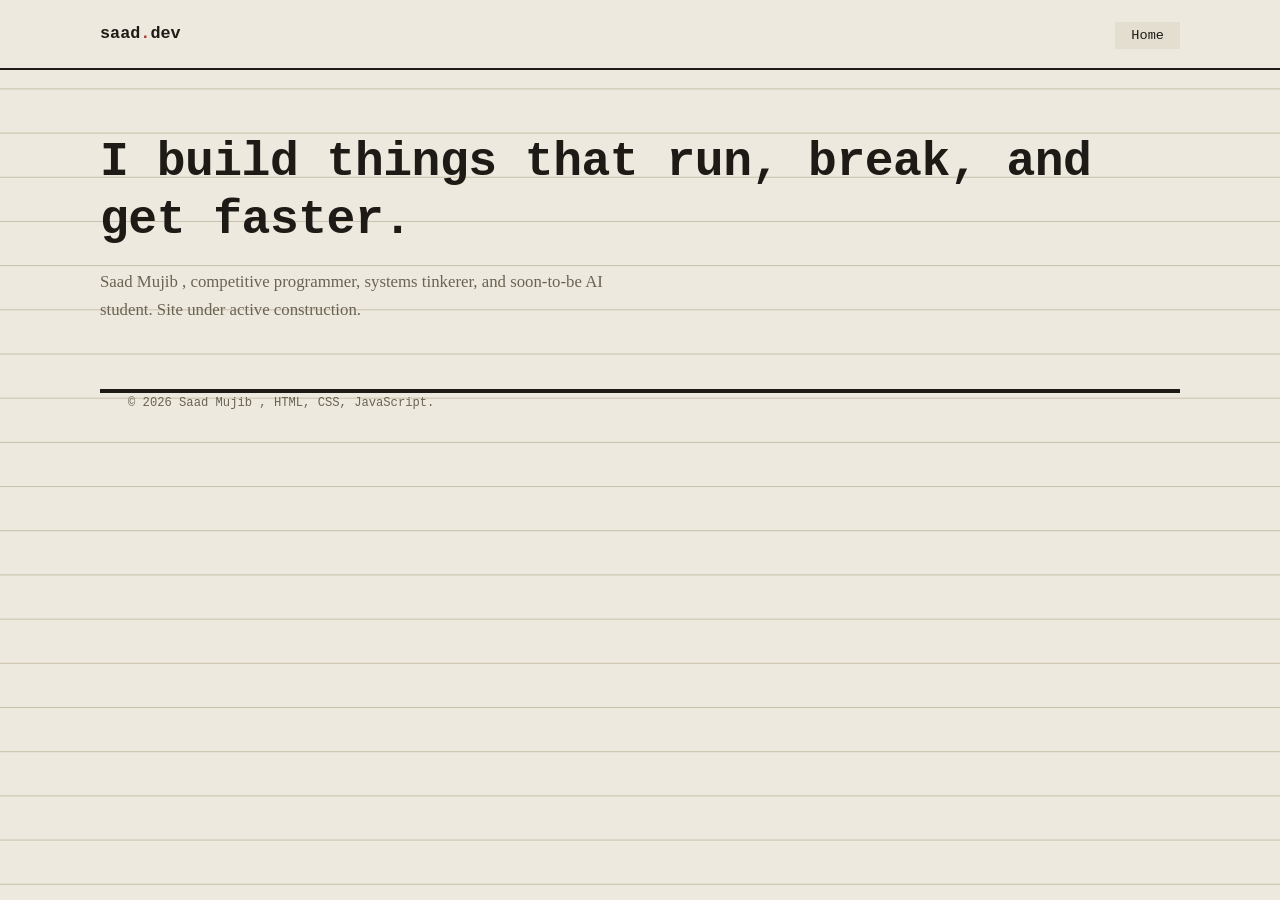
==== index.html @ b4bc759d "Initial project skeleton: file structure, design tokens, base layout" ====
<!DOCTYPE html>
<html lang="en">
<head>
  <meta charset="UTF-8">
  <meta name="viewport" content="width=device-width, initial-scale=1.0">
  <title>Saad Mujib , Computer Science Student</title>
  <link rel="stylesheet" href="css/style.css">
</head>
<body>

  <header>
    <nav class="nav-bar container">
      <a href="index.html" class="logo">saad<span>.</span>dev</a>
      <ul class="nav-links">
        <li><a href="index.html" class="active">Home</a></li>
      </ul>
      <button class="hamburger" aria-label="Toggle menu">
        <span></span><span></span><span></span>
      </button>
    </nav>
  </header>

  <main>
    <section class="hero container" style="grid-template-columns:1fr;">
      <div>
        <h1>I build things that run, break, and get faster.</h1>
        <p class="lede">
          Saad Mujib , competitive programmer, systems tinkerer, and soon-to-be
          AI student. Site under active construction.
        </p>
      </div>
    </section>
  </main>

  <footer class="container">
    <div class="footer-row">
      <span class="copyright">&copy; 2026 Saad Mujib , HTML, CSS, JavaScript.</span>
    </div>
  </footer>

  <script src="js/script.js"></script>
</body>
</html>
---- css/style.css ----
:root {
  --paper: #ede9de;
  --paper2: #e3ded0;
  --ink: #1e1b16;
  --ink-dim: #6b6252;
  --rule: #c7bfa9;
  --blue: #2b4c6f;
  --rust: #a63d2f;
  --mono: "Courier New", Courier, monospace;
  --serif: Georgia, "Times New Roman", serif;
  --maxw: 1080px;
}

* { box-sizing: border-box; }
html { scroll-behavior: smooth; }

body {
  margin: 0;
  background: var(--paper);
  color: var(--ink);
  font-family: var(--serif);
  font-size: 17px;
  line-height: 1.65;
  background-image:
    linear-gradient(var(--rule) 1px, transparent 1px);
  background-size: 100% 2.6em;
  background-attachment: local;
}

h1, h2, h3 {
  font-family: var(--mono);
  font-weight: 700;
  line-height: 1.2;
  margin: 0 0 0.5em;
  letter-spacing: -0.01em;
}

h1 { font-size: clamp(2rem, 4.4vw, 3rem); }
h2 { font-size: clamp(1.3rem, 2.4vw, 1.7rem); }
h3 { font-size: 1.05rem; }

p { max-width: 62ch; color: var(--ink); }
a { color: var(--blue); }

.container { max-width: var(--maxw); margin: 0 auto; padding: 0 28px; }

header {
  border-bottom: 2px solid var(--ink);
  background: var(--paper);
  position: sticky;
  top: 0;
  z-index: 50;
}

.nav-bar {
  display: flex;
  align-items: center;
  justify-content: space-between;
  padding: 20px 0;
}

.logo {
  font-family: var(--mono);
  font-size: 1.05rem;
  font-weight: 700;
  color: var(--ink);
  text-decoration: none;
}

.logo span { color: var(--rust); }

.nav-links {
  display: flex;
  gap: 0;
  list-style: none;
  margin: 0;
  padding: 0;
}

.nav-links a {
  color: var(--ink-dim);
  text-decoration: none;
  font-family: var(--mono);
  font-size: 0.85rem;
  padding: 6px 16px;
  border-left: 1px solid var(--rule);
}

.nav-links li:first-child a { border-left: none; }

.nav-links a:hover,
.nav-links a.active { color: var(--ink); background: var(--paper2); }

.hamburger {
  display: none;
  flex-direction: column;
  gap: 5px;
  background: none;
  border: 1px solid var(--ink);
  cursor: pointer;
  padding: 8px 10px;
}

.hamburger span { width: 20px; height: 2px; background: var(--ink); transition: transform 0.2s, opacity 0.2s; }
.hamburger.open span:nth-child(1) { transform: translateY(7px) rotate(45deg); }
.hamburger.open span:nth-child(2) { opacity: 0; }
.hamburger.open span:nth-child(3) { transform: translateY(-7px) rotate(-45deg); }

.hero {
  padding: 64px 0 48px;
  border-bottom: 2px solid var(--ink);
  display: grid;
  grid-template-columns: 1.6fr 1fr;
  gap: 40px;
  align-items: start;
}

.hero h1 { margin-bottom: 0.4em; }
.hero p.lede { color: var(--ink-dim); font-size: 1.05rem; }

.btn {
  display: inline-block;
  margin-top: 22px;
  padding: 11px 22px;
  background: var(--ink);
  color: var(--paper);
  text-decoration: none;
  font-family: var(--mono);
  font-size: 0.88rem;
  border: none;
  cursor: pointer;
}

.btn.ghost {
  background: transparent;
  color: var(--ink);
  border: 1px solid var(--ink);
  margin-left: 10px;
}

.factcard {
  border: 1px solid var(--ink);
  background: var(--paper2);
  padding: 20px;
}

.factcard .row {
  display: flex;
  justify-content: space-between;
  padding: 9px 0;
  border-bottom: 1px dashed var(--rule);
  font-family: var(--mono);
  font-size: 0.82rem;
}

.factcard .row:last-child { border-bottom: none; }
.factcard .row span:first-child { color: var(--ink-dim); }
.factcard .row span:last-child { color: var(--ink); text-align: right; }

section.block { padding: 56px 0; border-bottom: 2px solid var(--ink); }
section.block:last-of-type { border-bottom: none; }

.section-head { margin-bottom: 30px; }
.section-head p { color: var(--ink-dim); margin-top: 4px; }

.carousel { position: relative; overflow: hidden; border: 1px solid var(--ink); background: var(--paper2); }
.carousel-track { display: flex; transition: transform 0.4s ease; }
.carousel-slide { min-width: 100%; padding: 34px; display: grid; grid-template-columns: 90px 1fr; gap: 24px; align-items: center; }
.carousel-swatch { width: 90px; height: 90px; border: 1px solid var(--ink); }
.carousel-nav { display: flex; justify-content: center; gap: 8px; padding: 14px 0; border-top: 1px solid var(--rule); }
.dot { width: 8px; height: 8px; border-radius: 50%; background: var(--rule); border: none; cursor: pointer; padding: 0; }
.dot.active { background: var(--rust); }
.carousel-arrow { position: absolute; top: 50%; transform: translateY(-50%); background: var(--paper); border: 1px solid var(--ink); color: var(--ink); width: 32px; height: 32px; cursor: pointer; font-family: var(--mono); }
.carousel-arrow.prev { left: 10px; }
.carousel-arrow.next { right: 10px; }

.ledger { border-top: 1px solid var(--ink); }
.ledger-row {
  display: grid;
  grid-template-columns: 140px 1fr;
  gap: 24px;
  padding: 22px 0;
  border-bottom: 1px solid var(--rule);
}

.ledger-row .tag {
  font-family: var(--mono);
  font-size: 0.78rem;
  color: var(--ink-dim);
  padding-top: 2px;
}

.ledger-row .swatch-dot {
  display: inline-block;
  width: 9px;
  height: 9px;
  margin-right: 8px;
  vertical-align: middle;
}

.ledger-row p { color: var(--ink-dim); margin-top: 6px; font-size: 0.96rem; }

.contact-sheet {
  display: grid;
  grid-template-columns: repeat(3, 1fr);
  gap: 2px;
  background: var(--ink);
  border: 2px solid var(--ink);
}

.frame {
  background: var(--paper);
  aspect-ratio: 4 / 3;
  padding: 10px;
  display: flex;
  flex-direction: column;
  justify-content: flex-end;
  cursor: pointer;
  position: relative;
}

.frame::before {
  content: "";
  position: absolute;
  inset: 6px;
  border: 1px solid var(--rule);
  pointer-events: none;
}

.frame .swatchfill { position: absolute; inset: 6px; opacity: 0.85; }
.frame .cap { position: relative; font-family: var(--mono); font-size: 0.72rem; color: var(--ink); background: var(--paper); padding: 3px 6px; align-self: flex-start; border: 1px solid var(--ink); }

.accordion-item { border-bottom: 1px solid var(--rule); }
.accordion-item:first-child { border-top: 1px solid var(--ink); }

.accordion-trigger {
  width: 100%;
  background: none;
  border: none;
  color: var(--ink);
  font-family: var(--mono);
  font-size: 1rem;
  text-align: left;
  padding: 18px 0;
  cursor: pointer;
  display: flex;
  justify-content: space-between;
  align-items: center;
}

.accordion-trigger .plus { color: var(--rust); transition: transform 0.2s; font-size: 1.2rem; font-family: var(--mono); }
.accordion-item.open .plus { transform: rotate(45deg); }
.accordion-panel { max-height: 0; overflow: hidden; transition: max-height 0.3s ease; }
.accordion-panel p { padding-bottom: 18px; color: var(--ink-dim); }

.timeline { border-top: 1px solid var(--ink); }
.timeline-item {
  display: grid;
  grid-template-columns: 60px 110px 1fr;
  gap: 20px;
  padding: 20px 0;
  border-bottom: 1px solid var(--rule);
}

.timeline-item .idx { font-family: var(--mono); color: var(--rust); font-size: 0.95rem; }
.timeline-item .when { font-family: var(--mono); font-size: 0.82rem; color: var(--ink-dim); padding-top: 3px; }
.timeline-item p { color: var(--ink-dim); margin-top: 4px; }

form { display: grid; gap: 16px; max-width: 520px; }
.field label { display: block; font-family: var(--mono); font-size: 0.78rem; color: var(--ink-dim); margin-bottom: 6px; }
.field input, .field textarea {
  width: 100%;
  background: var(--paper2);
  border: 1px solid var(--rule);
  color: var(--ink);
  padding: 11px 13px;
  font-family: var(--serif);
  font-size: 0.96rem;
}
.field input:focus, .field textarea:focus { outline: none; border-color: var(--ink); }
.field .error { color: var(--rust); font-family: var(--mono); font-size: 0.76rem; min-height: 1.2em; margin-top: 4px; }
.field.invalid input, .field.invalid textarea { border-color: var(--rust); }
#formStatus { margin-top: 10px; padding: 12px 15px; border: 1px solid var(--ink); font-family: var(--mono); font-size: 0.85rem; display: none; }
#formStatus.show { display: block; }

.contact-grid { display: grid; grid-template-columns: 1fr 1fr; gap: 48px; }
.info-line { display: flex; justify-content: space-between; border-bottom: 1px dashed var(--rule); padding: 12px 0; font-family: var(--mono); font-size: 0.85rem; color: var(--ink-dim); }
.info-line span:last-child { color: var(--ink); }
.map-box {
  height: 200px;
  border: 1px solid var(--ink);
  margin-top: 24px;
  display: flex;
  align-items: center;
  justify-content: center;
  color: var(--ink-dim);
  font-family: var(--mono);
  font-size: 0.8rem;
  background: var(--paper2);
}

footer { padding: 36px 0; border-top: 2px solid var(--ink); }
.footer-row { display: flex; justify-content: space-between; align-items: center; flex-wrap: wrap; gap: 14px; }
.footer-links { display: flex; gap: 18px; list-style: none; padding: 0; margin: 0; font-family: var(--mono); }
.footer-links a { color: var(--ink-dim); text-decoration: none; font-size: 0.8rem; }
.footer-links a:hover { color: var(--ink); }
.copyright { color: var(--ink-dim); font-family: var(--mono); font-size: 0.76rem; }

@media (max-width: 860px) {
  .hero { grid-template-columns: 1fr; }
  .ledger-row { grid-template-columns: 1fr; }
  .contact-sheet { grid-template-columns: repeat(2, 1fr); }
  .contact-grid { grid-template-columns: 1fr; gap: 32px; }
}

@media (max-width: 680px) {
  .nav-links {
    position: absolute; top: 100%; left: 0; right: 0;
    background: var(--paper);
    border-bottom: 2px solid var(--ink);
    flex-direction: column;
    max-height: 0;
    overflow: hidden;
    transition: max-height 0.25s ease;
  }
  .nav-links.open { max-height: 320px; }
  .nav-links a { display: block; padding: 14px 20px; border-left: none; border-top: 1px solid var(--rule); }
  .hamburger { display: flex; }
  .contact-sheet { grid-template-columns: 1fr; }
  .carousel-slide { grid-template-columns: 1fr; }
  .carousel-swatch { width: 70px; height: 70px; }
  .timeline-item { grid-template-columns: 40px 1fr; }
  .timeline-item .when { grid-column: 2; padding-top: 0; }
}
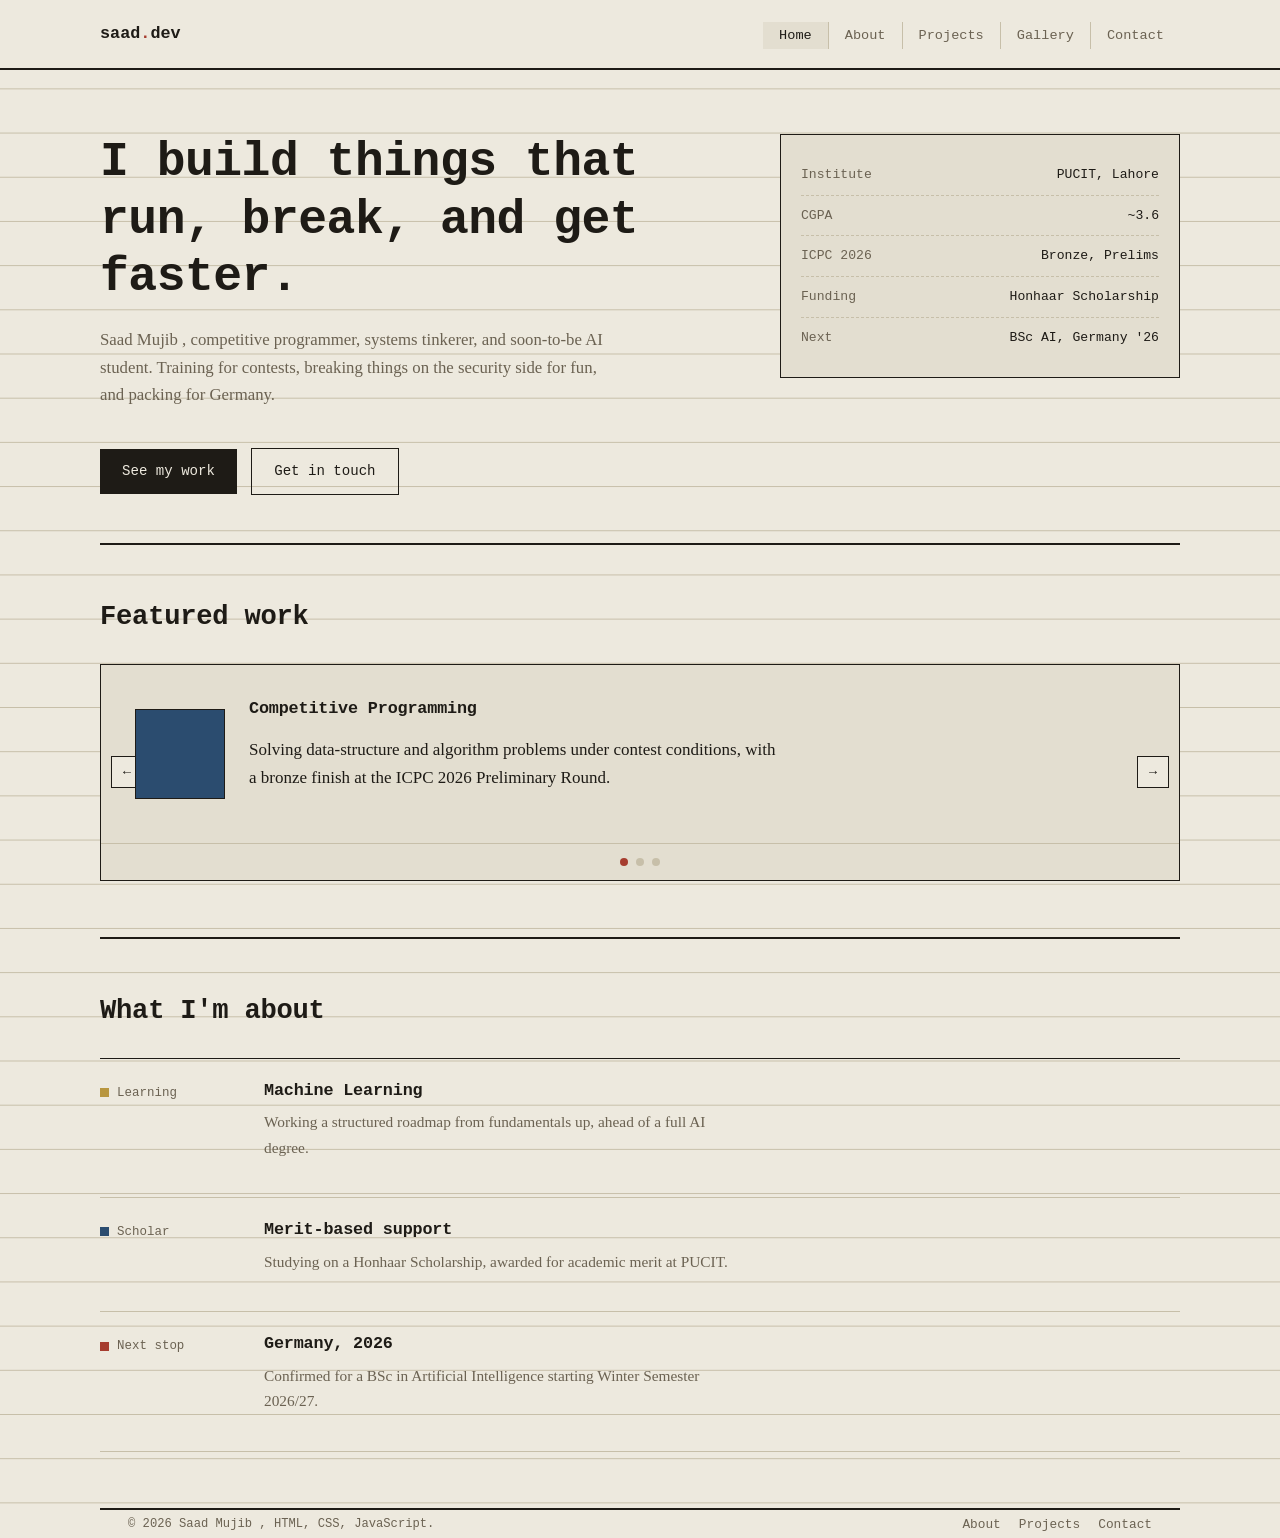
==== commit f0ff0e91: "Build out home page: hero details, highlights ledger, and project carousel" ====
--- a/index.html
+++ b/index.html
@@ -13,6 +13,10 @@
       <a href="index.html" class="logo">saad<span>.</span>dev</a>
       <ul class="nav-links">
         <li><a href="index.html" class="active">Home</a></li>
+        <li><a href="about.html">About</a></li>
+        <li><a href="projects.html">Projects</a></li>
+        <li><a href="gallery.html">Gallery</a></li>
+        <li><a href="contact.html">Contact</a></li>
       </ul>
       <button class="hamburger" aria-label="Toggle menu">
         <span></span><span></span><span></span>
@@ -21,13 +25,90 @@
   </header>
 
   <main>
-    <section class="hero container" style="grid-template-columns:1fr;">
+    <section class="hero container">
       <div>
         <h1>I build things that run, break, and get faster.</h1>
         <p class="lede">
-          Saad Mujib , competitive programmer, systems tinkerer, and soon-to-be
-          AI student. Site under active construction.
+          Saad Mujib , competitive programmer, systems tinkerer, and soon-to-be AI
+          student. Training for contests, breaking things on the security side for
+          fun, and packing for Germany.
         </p>
+        <a href="projects.html" class="btn">See my work</a>
+        <a href="contact.html" class="btn ghost">Get in touch</a>
+      </div>
+      <div class="factcard">
+        <div class="row"><span>Institute</span><span>PUCIT, Lahore</span></div>
+        <div class="row"><span>CGPA</span><span>~3.6</span></div>
+        <div class="row"><span>ICPC 2026</span><span>Bronze, Prelims</span></div>
+        <div class="row"><span>Funding</span><span>Honhaar Scholarship</span></div>
+        <div class="row"><span>Next</span><span>BSc AI, Germany '26</span></div>
+      </div>
+    </section>
+
+    <section class="block container">
+      <div class="section-head">
+        <h2>Featured work</h2>
+      </div>
+
+      <div class="carousel">
+        <button class="carousel-arrow prev" aria-label="Previous">&#8592;</button>
+        <button class="carousel-arrow next" aria-label="Next">&#8594;</button>
+        <div class="carousel-track">
+          <div class="carousel-slide">
+            <div class="carousel-swatch" style="background:#2b4c6f;"></div>
+            <div>
+              <h3>Competitive Programming</h3>
+              <p>Solving data-structure and algorithm problems under contest
+                 conditions, with a bronze finish at the ICPC 2026 Preliminary Round.</p>
+            </div>
+          </div>
+          <div class="carousel-slide">
+            <div class="carousel-swatch" style="background:#a63d2f;"></div>
+            <div>
+              <h3>Cybersecurity Practice</h3>
+              <p>Assignments on common vulnerabilities and how to defend against
+                 them, worked through the way an attacker would think.</p>
+            </div>
+          </div>
+          <div class="carousel-slide">
+            <div class="carousel-swatch" style="background:#5b5448;"></div>
+            <div>
+              <h3>Embedded Systems</h3>
+              <p>Code as close to the hardware as it goes , microcontrollers,
+                 registers, and the occasional magic-smoke moment.</p>
+            </div>
+          </div>
+        </div>
+        <div class="carousel-nav"></div>
+      </div>
+    </section>
+
+    <section class="block container">
+      <div class="section-head">
+        <h2>What I'm about</h2>
+      </div>
+      <div class="ledger">
+        <div class="ledger-row">
+          <div class="tag"><span class="swatch-dot" style="background:#b8963f;"></span>Learning</div>
+          <div>
+            <h3>Machine Learning</h3>
+            <p>Working a structured roadmap from fundamentals up, ahead of a full AI degree.</p>
+          </div>
+        </div>
+        <div class="ledger-row">
+          <div class="tag"><span class="swatch-dot" style="background:#2b4c6f;"></span>Scholar</div>
+          <div>
+            <h3>Merit-based support</h3>
+            <p>Studying on a Honhaar Scholarship, awarded for academic merit at PUCIT.</p>
+          </div>
+        </div>
+        <div class="ledger-row">
+          <div class="tag"><span class="swatch-dot" style="background:#a63d2f;"></span>Next stop</div>
+          <div>
+            <h3>Germany, 2026</h3>
+            <p>Confirmed for a BSc in Artificial Intelligence starting Winter Semester 2026/27.</p>
+          </div>
+        </div>
       </div>
     </section>
   </main>
@@ -35,6 +116,11 @@
   <footer class="container">
     <div class="footer-row">
       <span class="copyright">&copy; 2026 Saad Mujib , HTML, CSS, JavaScript.</span>
+      <ul class="footer-links">
+        <li><a href="about.html">About</a></li>
+        <li><a href="projects.html">Projects</a></li>
+        <li><a href="contact.html">Contact</a></li>
+      </ul>
     </div>
   </footer>
 
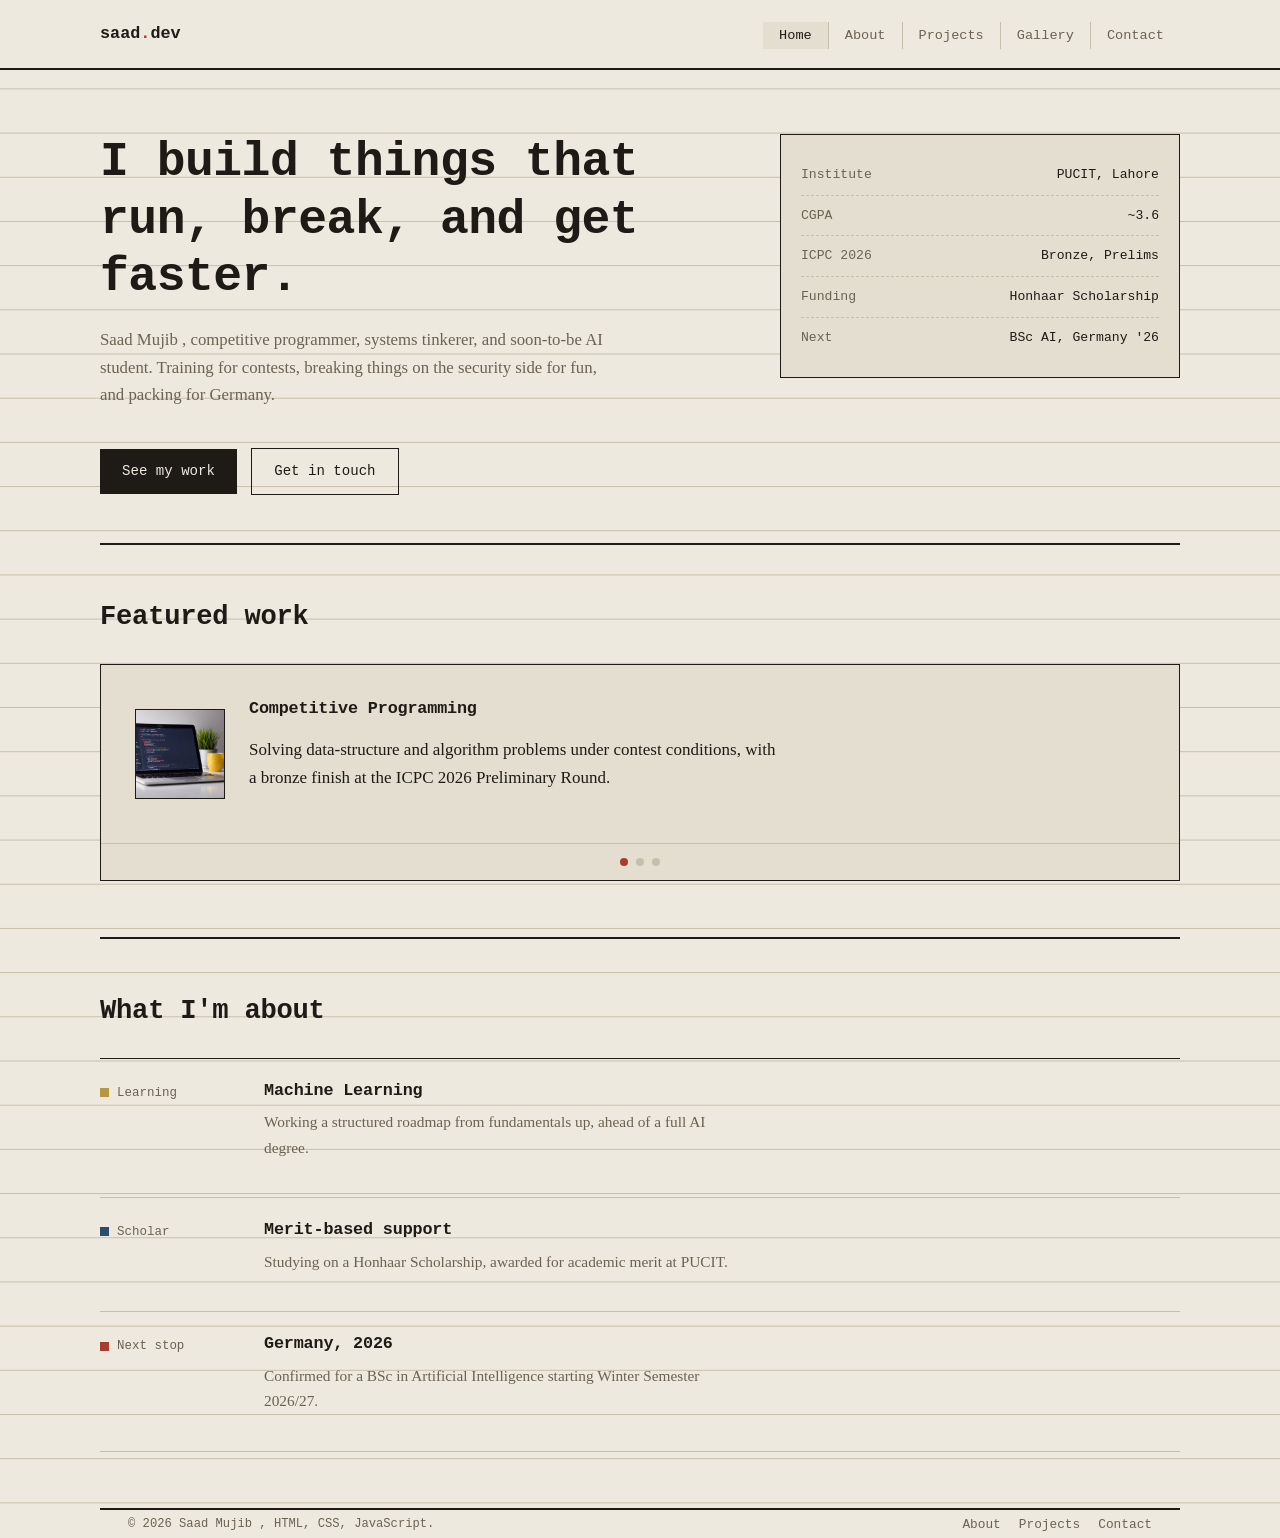
==== commit aef04e24: "Add local portfolio images" ====
--- a/index.html
+++ b/index.html
@@ -51,11 +51,9 @@
       </div>
 
       <div class="carousel">
-        <button class="carousel-arrow prev" aria-label="Previous">&#8592;</button>
-        <button class="carousel-arrow next" aria-label="Next">&#8594;</button>
         <div class="carousel-track">
           <div class="carousel-slide">
-            <div class="carousel-swatch" style="background:#2b4c6f;"></div>
+            <img class="carousel-swatch" src="images/programming.jpg" alt="Laptop showing programming code">
             <div>
               <h3>Competitive Programming</h3>
               <p>Solving data-structure and algorithm problems under contest
@@ -63,7 +61,7 @@
             </div>
           </div>
           <div class="carousel-slide">
-            <div class="carousel-swatch" style="background:#a63d2f;"></div>
+            <img class="carousel-swatch" src="images/cybersecurity.jpg" alt="Laptop with cybersecurity code">
             <div>
               <h3>Cybersecurity Practice</h3>
               <p>Assignments on common vulnerabilities and how to defend against
@@ -71,7 +69,7 @@
             </div>
           </div>
           <div class="carousel-slide">
-            <div class="carousel-swatch" style="background:#5b5448;"></div>
+            <img class="carousel-swatch" src="images/electronics.jpg" alt="Electronic circuit board">
             <div>
               <h3>Embedded Systems</h3>
               <p>Code as close to the hardware as it goes , microcontrollers,
--- a/css/style.css
+++ b/css/style.css
@@ -166,13 +166,10 @@
 .carousel { position: relative; overflow: hidden; border: 1px solid var(--ink); background: var(--paper2); }
 .carousel-track { display: flex; transition: transform 0.4s ease; }
 .carousel-slide { min-width: 100%; padding: 34px; display: grid; grid-template-columns: 90px 1fr; gap: 24px; align-items: center; }
-.carousel-swatch { width: 90px; height: 90px; border: 1px solid var(--ink); }
+.carousel-swatch { width: 90px; height: 90px; border: 1px solid var(--ink); object-fit: cover; }
 .carousel-nav { display: flex; justify-content: center; gap: 8px; padding: 14px 0; border-top: 1px solid var(--rule); }
 .dot { width: 8px; height: 8px; border-radius: 50%; background: var(--rule); border: none; cursor: pointer; padding: 0; }
 .dot.active { background: var(--rust); }
-.carousel-arrow { position: absolute; top: 50%; transform: translateY(-50%); background: var(--paper); border: 1px solid var(--ink); color: var(--ink); width: 32px; height: 32px; cursor: pointer; font-family: var(--mono); }
-.carousel-arrow.prev { left: 10px; }
-.carousel-arrow.next { right: 10px; }
 
 .ledger { border-top: 1px solid var(--ink); }
 .ledger-row {
@@ -227,7 +224,7 @@
   pointer-events: none;
 }
 
-.frame .swatchfill { position: absolute; inset: 6px; opacity: 0.85; }
+.frame .swatchfill { position: absolute; inset: 6px; width: calc(100% - 12px); height: calc(100% - 12px); object-fit: cover; opacity: 0.85; }
 .frame .cap { position: relative; font-family: var(--mono); font-size: 0.72rem; color: var(--ink); background: var(--paper); padding: 3px 6px; align-self: flex-start; border: 1px solid var(--ink); }
 
 .accordion-item { border-bottom: 1px solid var(--rule); }
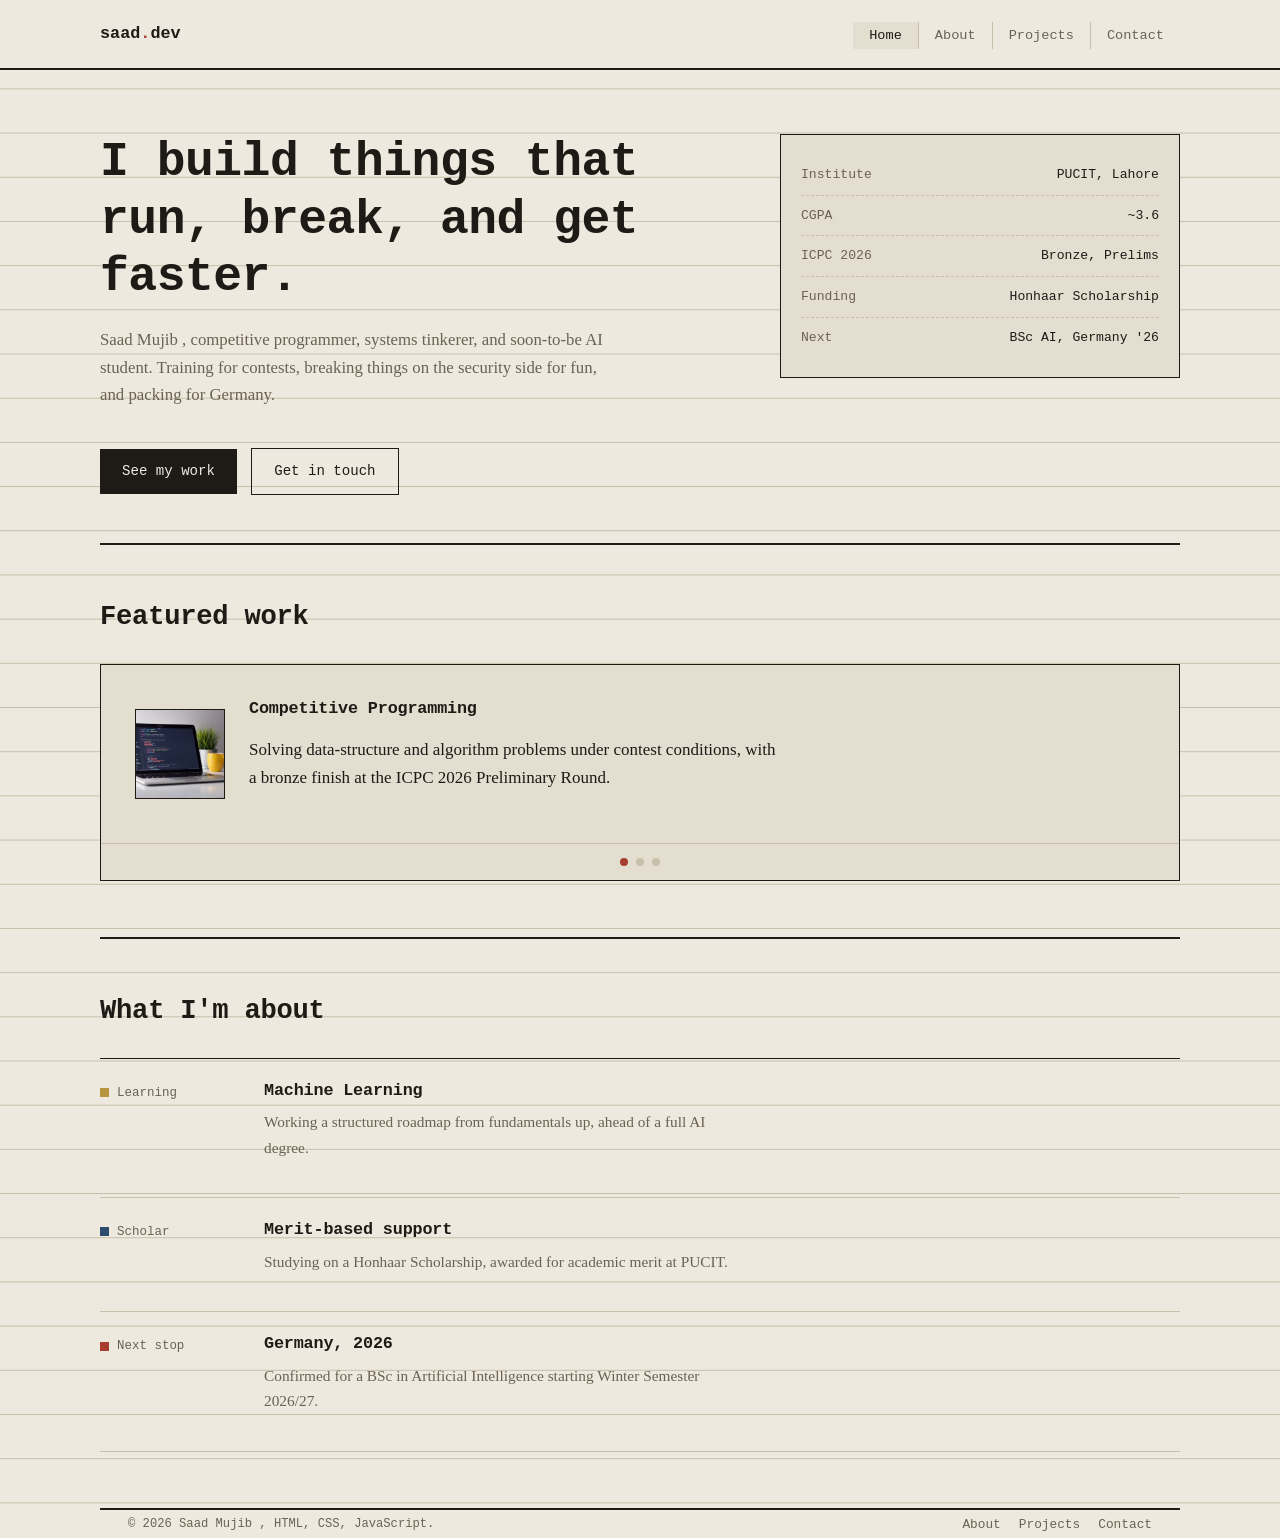
==== commit 30ddc3b0: "Replace gallery with real GitHub projects" ====
--- a/index.html
+++ b/index.html
@@ -15,7 +15,6 @@
         <li><a href="index.html" class="active">Home</a></li>
         <li><a href="about.html">About</a></li>
         <li><a href="projects.html">Projects</a></li>
-        <li><a href="gallery.html">Gallery</a></li>
         <li><a href="contact.html">Contact</a></li>
       </ul>
       <button class="hamburger" aria-label="Toggle menu">
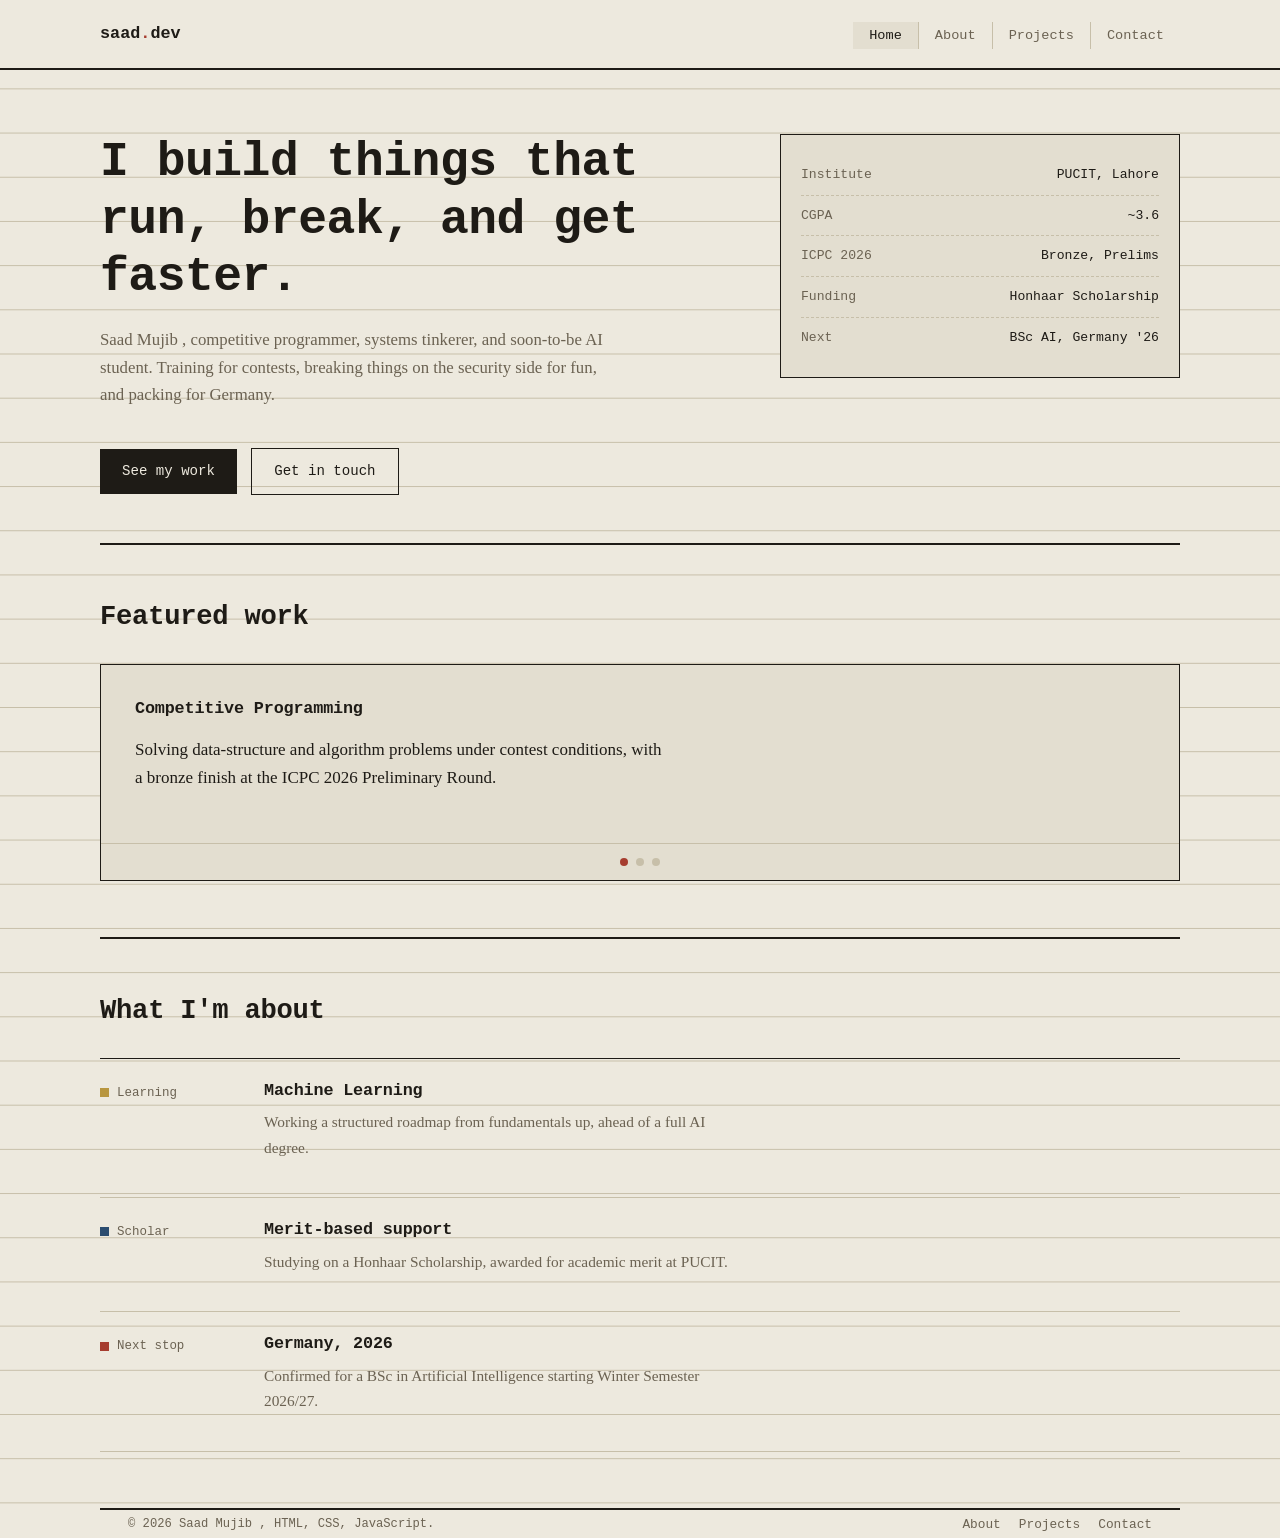
==== commit e6f1a380: "Remove map and featured work photos" ====
--- a/index.html
+++ b/index.html
@@ -52,7 +52,6 @@
       <div class="carousel">
         <div class="carousel-track">
           <div class="carousel-slide">
-            <img class="carousel-swatch" src="images/programming.jpg" alt="Laptop showing programming code">
             <div>
               <h3>Competitive Programming</h3>
               <p>Solving data-structure and algorithm problems under contest
@@ -60,7 +59,6 @@
             </div>
           </div>
           <div class="carousel-slide">
-            <img class="carousel-swatch" src="images/cybersecurity.jpg" alt="Laptop with cybersecurity code">
             <div>
               <h3>Cybersecurity Practice</h3>
               <p>Assignments on common vulnerabilities and how to defend against
@@ -68,7 +66,6 @@
             </div>
           </div>
           <div class="carousel-slide">
-            <img class="carousel-swatch" src="images/electronics.jpg" alt="Electronic circuit board">
             <div>
               <h3>Embedded Systems</h3>
               <p>Code as close to the hardware as it goes , microcontrollers,
--- a/css/style.css
+++ b/css/style.css
@@ -165,8 +165,7 @@
 
 .carousel { position: relative; overflow: hidden; border: 1px solid var(--ink); background: var(--paper2); }
 .carousel-track { display: flex; transition: transform 0.4s ease; }
-.carousel-slide { min-width: 100%; padding: 34px; display: grid; grid-template-columns: 90px 1fr; gap: 24px; align-items: center; }
-.carousel-swatch { width: 90px; height: 90px; border: 1px solid var(--ink); object-fit: cover; }
+.carousel-slide { min-width: 100%; padding: 34px; }
 .carousel-nav { display: flex; justify-content: center; gap: 8px; padding: 14px 0; border-top: 1px solid var(--rule); }
 .dot { width: 8px; height: 8px; border-radius: 50%; background: var(--rule); border: none; cursor: pointer; padding: 0; }
 .dot.active { background: var(--rust); }
@@ -283,18 +282,6 @@
 .contact-grid { display: grid; grid-template-columns: 1fr 1fr; gap: 48px; }
 .info-line { display: flex; justify-content: space-between; border-bottom: 1px dashed var(--rule); padding: 12px 0; font-family: var(--mono); font-size: 0.85rem; color: var(--ink-dim); }
 .info-line span:last-child { color: var(--ink); }
-.map-box {
-  height: 200px;
-  border: 1px solid var(--ink);
-  margin-top: 24px;
-  display: flex;
-  align-items: center;
-  justify-content: center;
-  color: var(--ink-dim);
-  font-family: var(--mono);
-  font-size: 0.8rem;
-  background: var(--paper2);
-}
 
 footer { padding: 36px 0; border-top: 2px solid var(--ink); }
 .footer-row { display: flex; justify-content: space-between; align-items: center; flex-wrap: wrap; gap: 14px; }
@@ -324,8 +311,6 @@
   .nav-links a { display: block; padding: 14px 20px; border-left: none; border-top: 1px solid var(--rule); }
   .hamburger { display: flex; }
   .contact-sheet { grid-template-columns: 1fr; }
-  .carousel-slide { grid-template-columns: 1fr; }
-  .carousel-swatch { width: 70px; height: 70px; }
   .timeline-item { grid-template-columns: 40px 1fr; }
   .timeline-item .when { grid-column: 2; padding-top: 0; }
 }
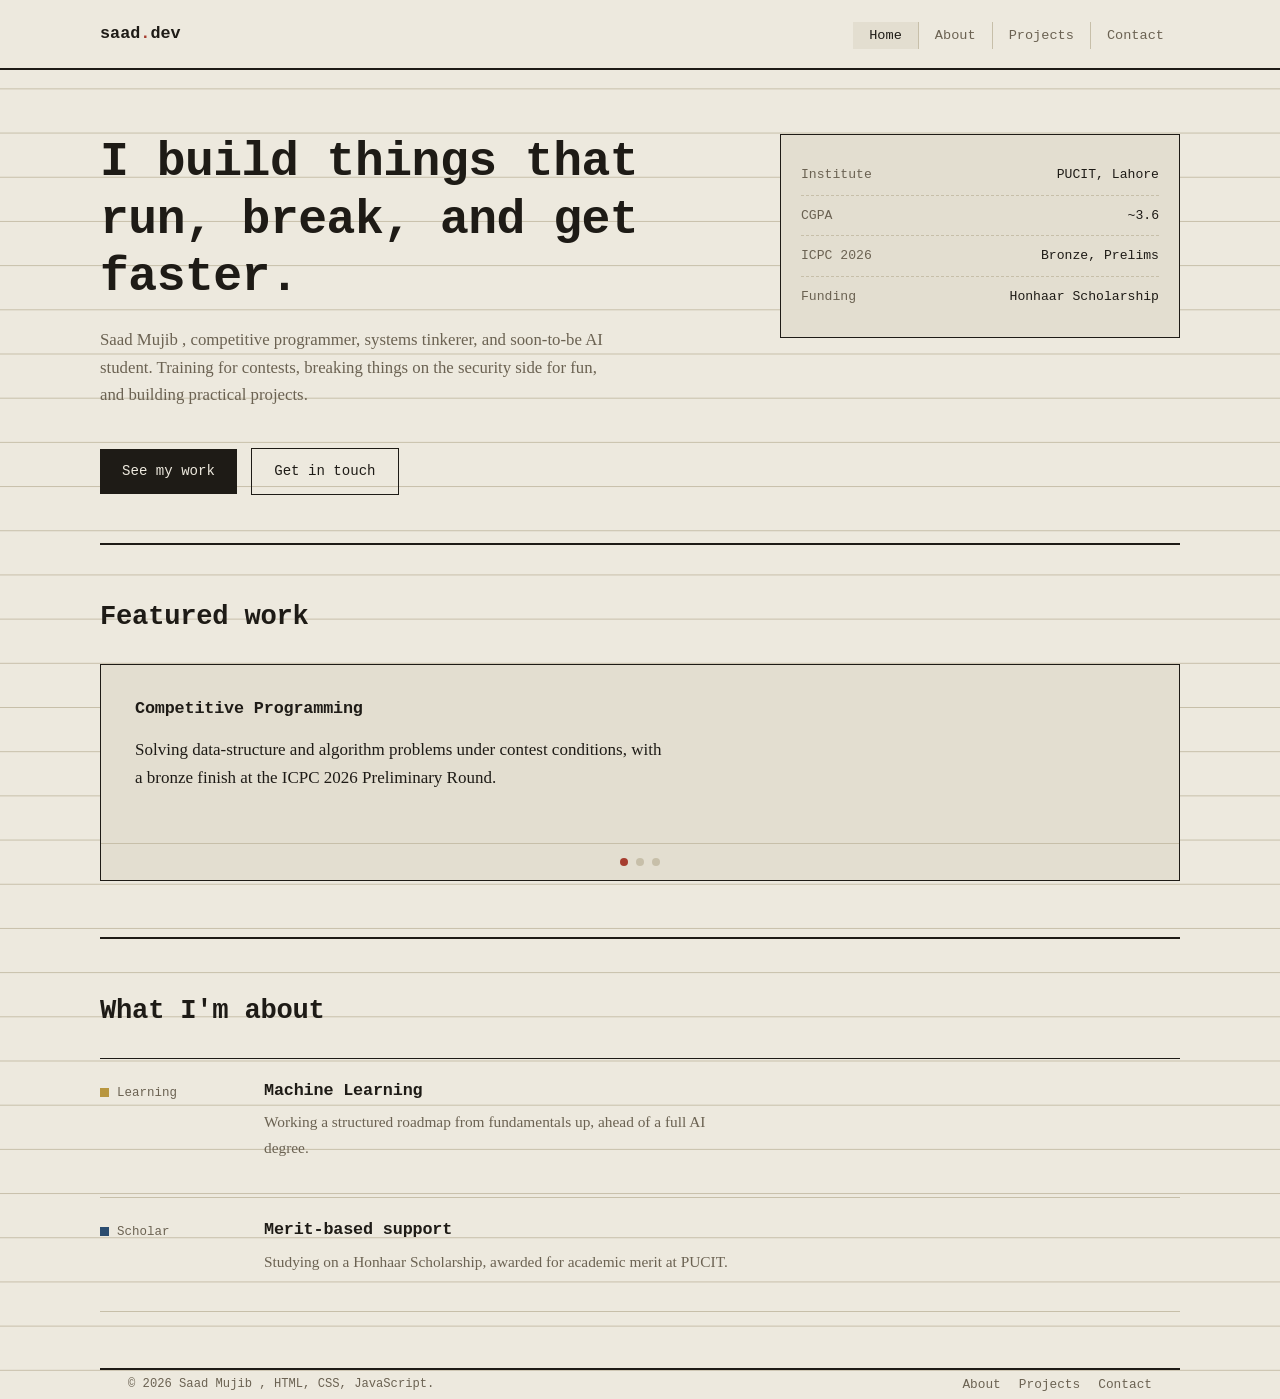
==== commit 26f53c28: "Remove Germany study references" ====
--- a/index.html
+++ b/index.html
@@ -30,7 +30,7 @@
         <p class="lede">
           Saad Mujib , competitive programmer, systems tinkerer, and soon-to-be AI
           student. Training for contests, breaking things on the security side for
-          fun, and packing for Germany.
+          fun, and building practical projects.
         </p>
         <a href="projects.html" class="btn">See my work</a>
         <a href="contact.html" class="btn ghost">Get in touch</a>
@@ -40,7 +40,6 @@
         <div class="row"><span>CGPA</span><span>~3.6</span></div>
         <div class="row"><span>ICPC 2026</span><span>Bronze, Prelims</span></div>
         <div class="row"><span>Funding</span><span>Honhaar Scholarship</span></div>
-        <div class="row"><span>Next</span><span>BSc AI, Germany '26</span></div>
       </div>
     </section>
 
@@ -96,13 +95,6 @@
             <p>Studying on a Honhaar Scholarship, awarded for academic merit at PUCIT.</p>
           </div>
         </div>
-        <div class="ledger-row">
-          <div class="tag"><span class="swatch-dot" style="background:#a63d2f;"></span>Next stop</div>
-          <div>
-            <h3>Germany, 2026</h3>
-            <p>Confirmed for a BSc in Artificial Intelligence starting Winter Semester 2026/27.</p>
-          </div>
-        </div>
       </div>
     </section>
   </main>
